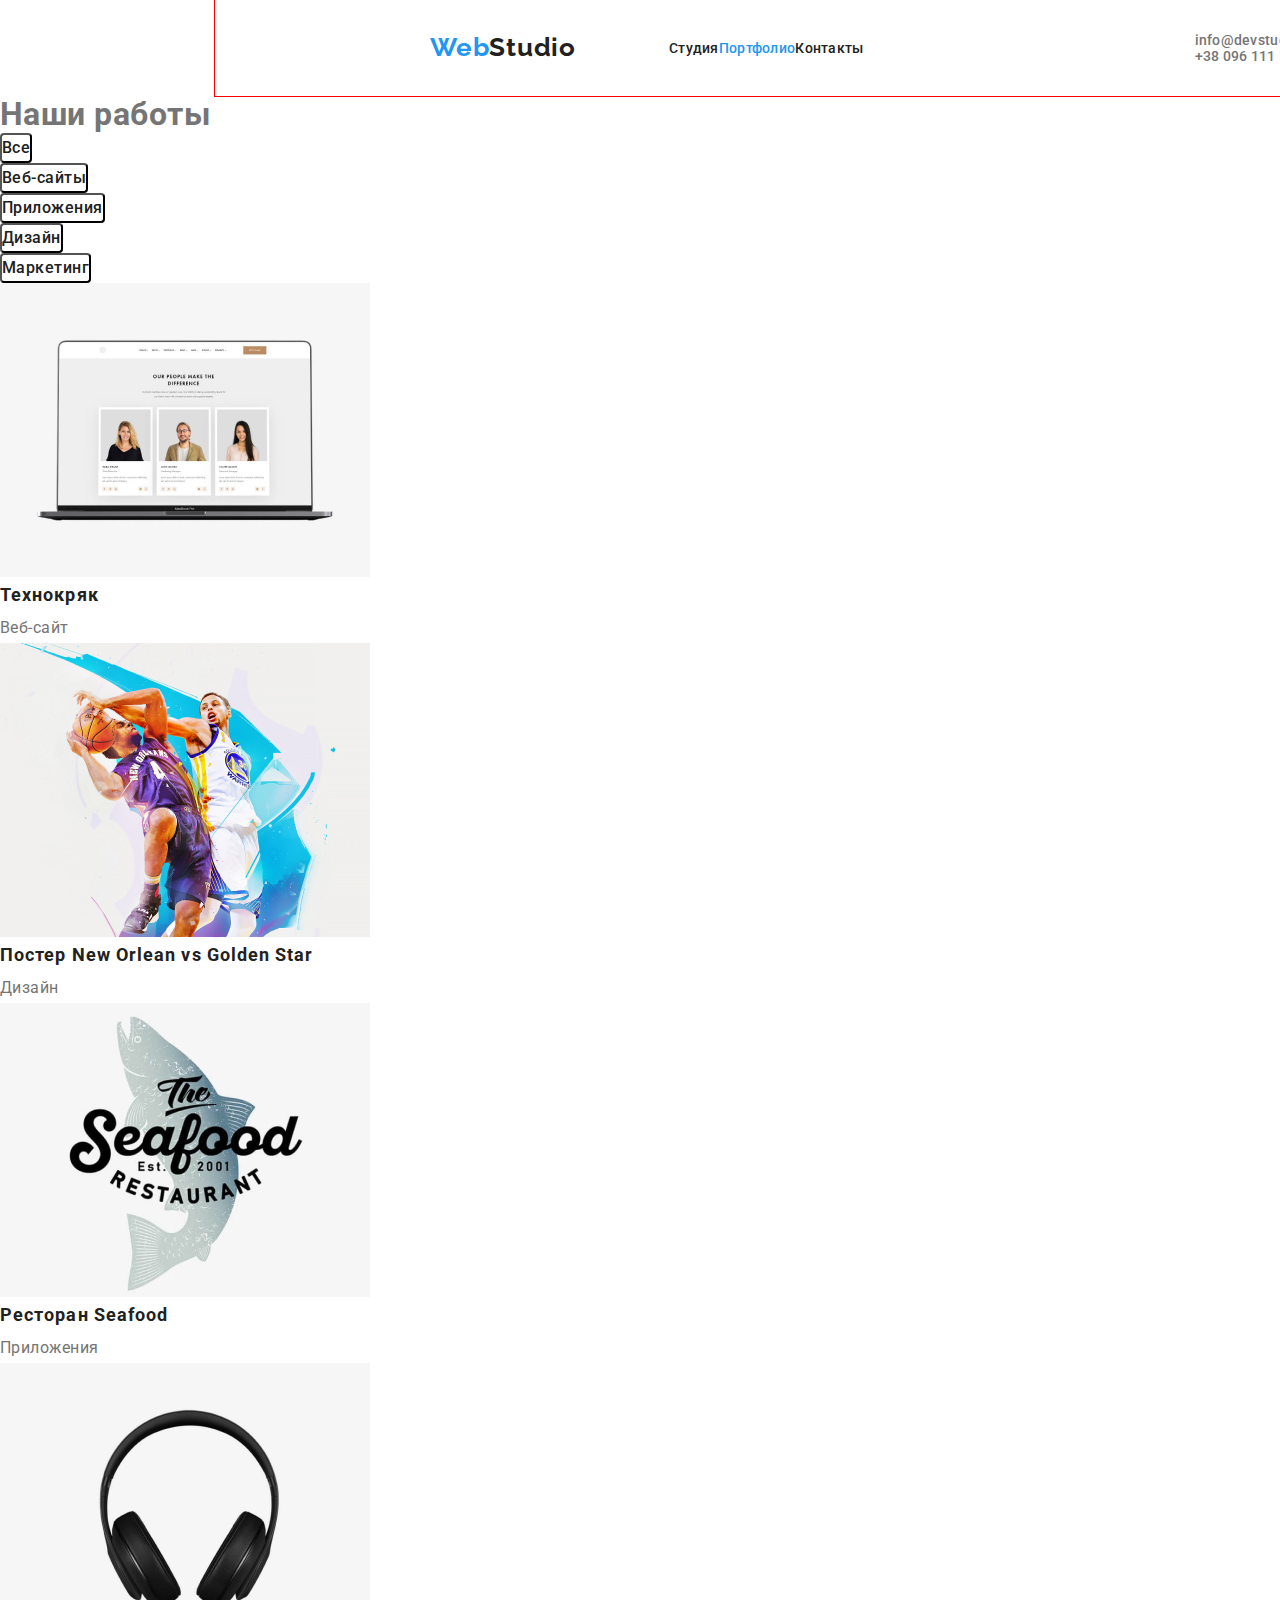
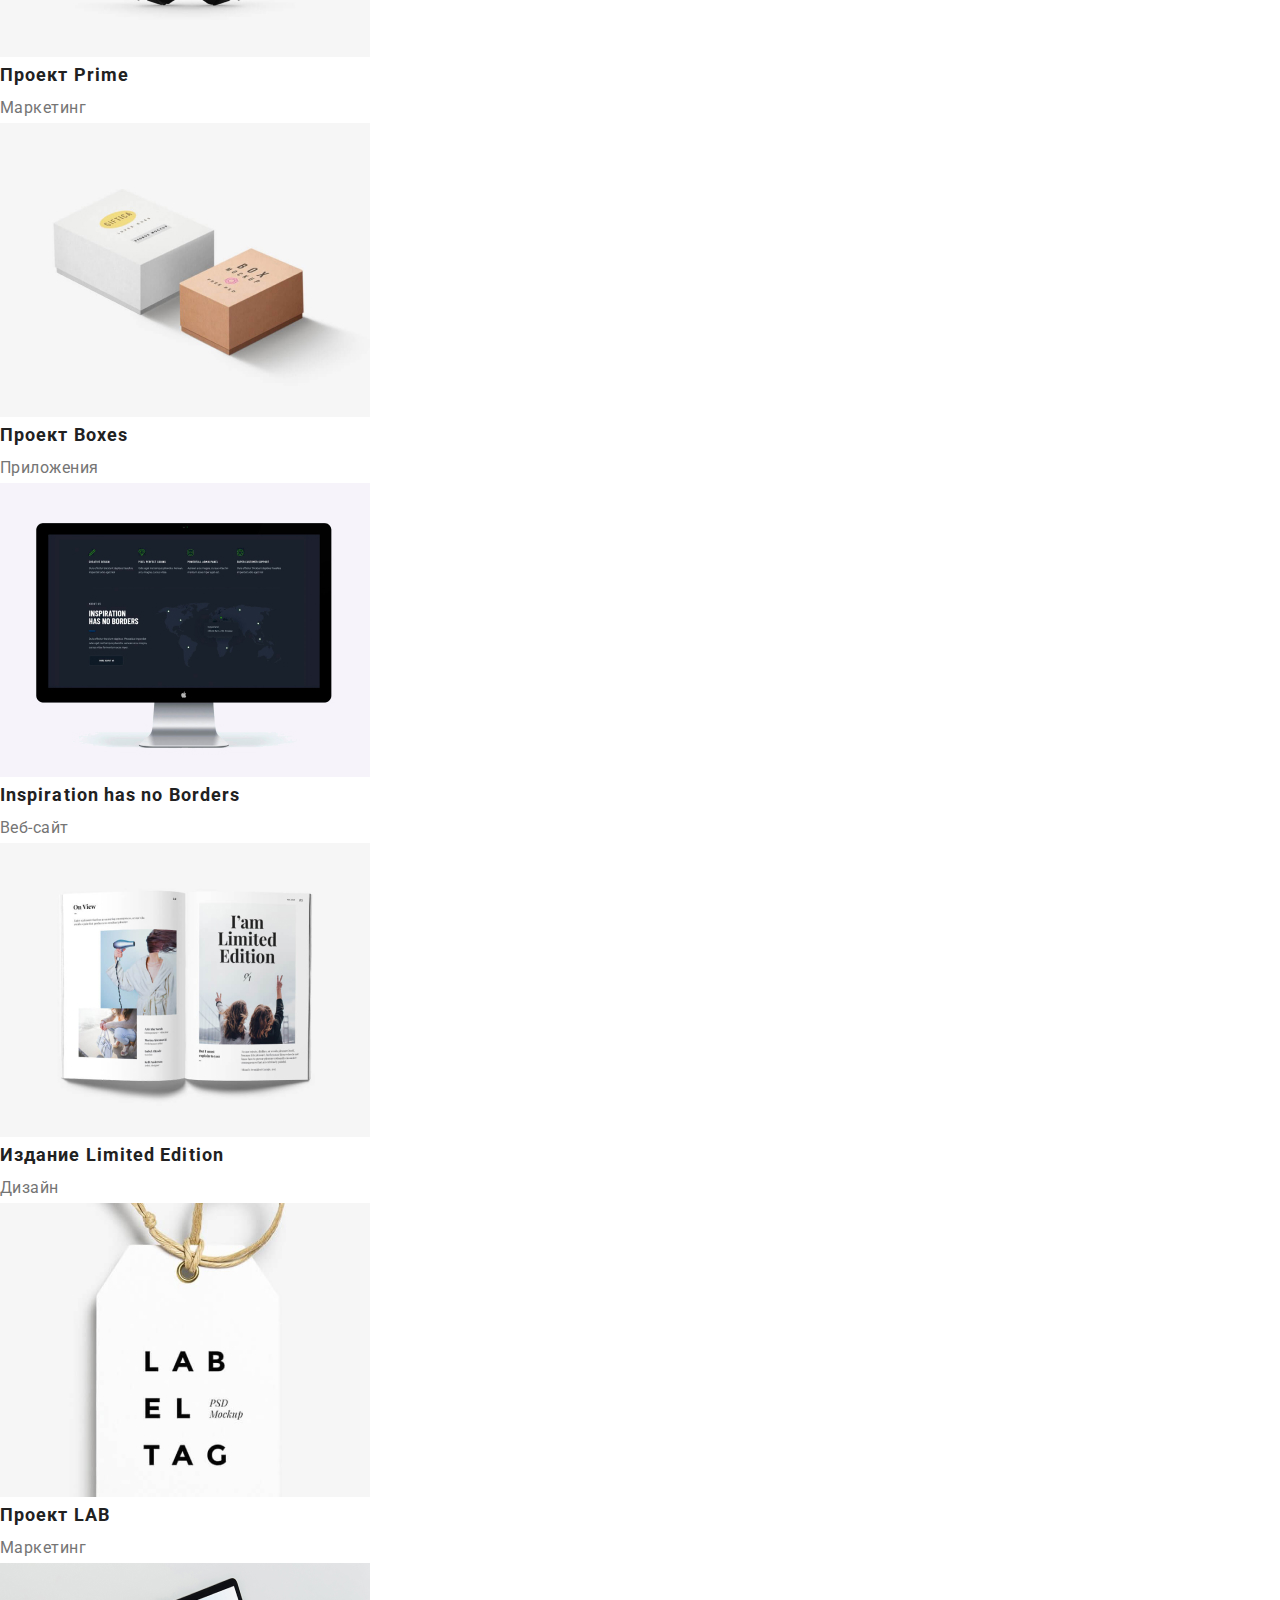
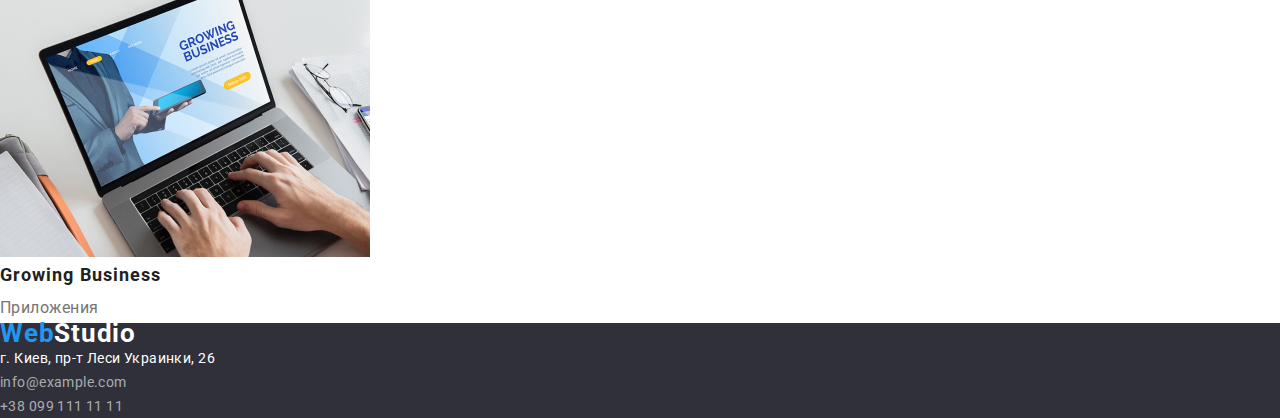
==== portfolio.html @ 14be1aeb "новая дз (первый коммит)" ====
<!DOCTYPE html>
<html lang="ru">

<head>
    <meta charset="UTF-8">
    <meta name="viewport" content="width=device-width, initial-scale=1.0">
    <title>Portfolio</title>
    <link rel="preconnect" href="https://fonts.gstatic.com">
    <link
        href="https://fonts.googleapis.com/css2?family=Raleway:wght@700&family=Roboto:wght@400;500;700;900&display=swap"
        rel="stylesheet">
        <link rel="stylesheet" href="https://cdnjs.cloudflare.com/ajax/libs/modern-normalize/1.0.0/modern-normalize.min.css">
    <link rel="stylesheet" href="./css/styles.css">
</head>

<body>
    <header class="header">
        <nav class="navigation">
            <!--добавил спан для стилизации-->
            <a class="logo" href="index.html" lang="en"><span class="web">Web</span>Studio
            </a>
            <ul class="navigation-list">
                <li>
                    <a class="navigation-list-link" href="index.html">Студия</a>
                </li>
                <li>
                    <a class="navigation-list-link current-nav-link" href="">Портфолио</a>
                </li>
                <li>
                    <a class="navigation-list-link" href="">Контакты</a>
                </li>
            </ul>
            <address class="address">
                <ul>
                    <li>
                        <a class="main-tel" href="mailto:info@devstudio.com">info@devstudio.com</a>
                    </li>
                    <li>
                        <a class="main-mail" href="tel:+380961111111">+38 096 111 11 11</a>
                    </li>
                </ul>

            </address>
        </nav>
    </header>

    <main>
        <section>
            <h1>Наши работы</h1>
            <ul>
                <li>
                    <button type="button" class="button2">Все</button>
                </li>
                <li>
                    <button type="button" class="button2">Веб-сайты</button> 
                </li>
                <li>
                    <button type="button" class="button2">Приложения</button>
                </li>
                <li>
                    <button type="button" class="button2">Дизайн</button>
                </li>
                <li>
                    <button type="button" class="button2">Маркетинг</button> 
                </li>
            </ul>
        </section>
        <section>
            <ul>
                <li>
                    <a href=""> <img src="./images/portfolio/img1.jpg" width="370" height="294" alt="ноутбук с открытой страницей"></a>
                    <h2 class="portfolio-title">Технокряк</h2>
                    <p class="portfolio-description">Веб-сайт</p>
                </li>
                <li>
                    <a href=""> <img src="./images/portfolio/img2.jpg" width="370" height="294" alt="постер с двумя баскетболистами"></a>
                    <h2 class="portfolio-title">Постер New Orlean vs Golden Star</h2>
                    <p class="portfolio-description">Дизайн</p>
                </li>
                <li>
                    <a href=""> <img src="./images/portfolio/img3.jpg" width="370" height="294" alt="логотип рыбного ресторана"></a>
                    <h2 class="portfolio-title">Ресторан Seafood</h2>
                    <p class="portfolio-description">Приложения</p>
                </li>
                <li>
                    <a href=""> <img src="./images/portfolio/img4.jpg" width="370" height="294" alt="наушники"></a>
                    <h2 class="portfolio-title">Проект Prime</h2>
                    <p class="portfolio-description">Маркетинг</p>
                </li>
                <li>
                    <a href=""> <img src="./images/portfolio/img5.jpg" width="370" height="294" alt="две коробки"></a>
                    <h2 class="portfolio-title">Проект Boxes</h2>
                    <p class="portfolio-description">Приложения</p>
                </li>
                <li>
                    <a href=""> <img src="./images/portfolio/img6.jpg" width="370" height="294" alt="монитор"></a>
                    <h2 class="portfolio-title">Inspiration has no Borders</h2>
                    <p class="portfolio-description">Веб-сайт</p>
                </li>
                <li>
                    <a href=""> <img src="./images/portfolio/img7.jpg" width="370" height="294" alt="открытый журнал"></a>
                    <h2 class="portfolio-title">Издание Limited Edition</h2>
                    <p class="portfolio-description">Дизайн</p>
                </li>
                <li>
                    <a href=""> <img src="./images/portfolio/img8.jpg" width="370" height="294" alt="бирка"></a>
                    <h2 class="portfolio-title">Проект LAB</h2>
                    <p class="portfolio-description">Маркетинг</p>
                </li>
                <li>
                    <a href=""> <img src="./images/portfolio/img9.jpg" width="370" height="294" alt="руки человека печатают на ноутбуке"></a>
                    <h2 class="portfolio-title">Growing Business</h2>
                    <p class="portfolio-description">Приложения</p>
                </li>
            </ul>
        </section>
    </main>
    <footer class="footer">
        <!--добавил спан для стилизации-->
        <a class="footer-logo" href="" lang="en"><span class="web">Web</span>Studio
        </a>
        <address>
            <ul>
                <li>
                    <a class="footer-list-nav" href="https://goo.gl/maps/uPPd1PGFJsjfQsL56" target="_blank">г. Киев, пр-т
                        Леси Украинки, 26</a>
                </li>
                <li>
                    <a class="footer-list" href="mailto:info@example.com">info@example.com</a>
                </li>
                <li>
                    <a class="footer-list" href="tel:+380991111111">+38 099 111 11 11</a>
                </li>
            </ul>
        </address>
    </footer>
    
       
</body>
---- css/styles.css ----
:root {
  --accent-color: #2196f3;
  --primary-white-color: #ffffff;
  --primary-text-color: #212121;
  --third-bg-color: #2f303a;
  --title-text-color: #757575;
  --main-background-color: #ffffff;
}

/* base style */
*,
*::before,
*::after {
  margin: 0;
  padding: 0;
}

a {
  text-decoration: none;
  font-style: normal;
}
ul,
ol {
  list-style: none;
  margin: 0;
  padding: 0;
}
h1,
h2,
h3,
h4,
h5,
h6 {
  margin: 0;
}

img {
  display: block;
}

body {
  background-color: var(--main-background-color);
  color: var(--title-text-color);
  font-family: Roboto, sans-serif;
  letter-spacing: 0.03em;
}
.container {
  width: 1170px;
  margin: 0 auto;
}

/* end base style */

/* Logo */
.navigation,
.logo {
  margin-top: 24px;
  margin-bottom: 25px;
  margin-right: 93px;
  margin-left: 215px;
  font-family: "Raleway", sans-serif;
  font-weight: 700;
  font-size: 26px;
  line-height: 1.192;
  letter-spacing: 0.03em;
  color: var(--primary-text-color);
}
.web {
  color: var(--accent-color);
}
/* End Logo */

/* Navigation list*/
.header {
  display: flex;
  min-width: 1600px;
}
.navigation {
  outline: 1px solid red;

  display: flex;
  align-items: center;
  margin-top: 0;
  margin-bottom: 0;

  font-family: Roboto, sans-serif;
  font-weight: 500;
  font-size: 14px;
  line-height: 1.143;
  letter-spacing: 0.02em;
  color: #212121;
}
.navigation-list {
  display: flex;
  align-items: center;
  margin-top: 32px;
  margin-bottom: 32px;
  margin-right: 331px;
}

.navigation-list-link {
  font-family: Roboto;
  font-weight: 500;
  font-size: 14px;
  line-height: 0.875;
  letter-spacing: 0.02em;
  color: var(--primary-text-color);
}
.navigation-list-item:not(:last-child) {
  margin-right: 50px;
}

.navigation-list-link:hover,
.navigation-list-link:focus {
  color: var(--accent-color);
}
.address {
  display: flex;
  margin-left: auto;
  margin-top: 32px;
  margin-bottom: 32px;
  margin-right: 0;

  font-family: Roboto, sans-serif;
  font-weight: 500;
  font-size: 14px;
  line-height: 1.143;
  letter-spacing: 0.02em;
  color: var(--title-text-color);
}
.addres-link-list {
  display: flex;
}
.address-link {
  display: flex;
  margin-right: 215px;
}
.address-link:not(:last-child) {
  margin-right: 50px;
}

.main-mail {
  color: var(--title-text-color);
}
.main-tel {
  color: var(--title-text-color);
}
.main-tel:hover,
.main-tel:focus {
  color: var(--accent-color);
}
.main-mail:hover,
.main-mail:focus {
  color: var(--accent-color);
}
.current-nav-link {
  color: var(--accent-color);
}
.navigation,
.container {
  margin-left: 215px;
  margin-right: 215px;
}

/* End Navigation list*/

/*  hero  */

.hero {
  padding-top: 200px;
  padding-bottom: 200px;
  text-align: center;
  background-color: var(--third-bg-color);
}
.hero-title {
  padding-bottom: 30px;
  font-family: Roboto, sans-serif;
  font-weight: 900;
  font-size: 44px;
  line-height: 1.5;
  letter-spacing: 0.06em;
  text-transform: uppercase;
  color: var(--primary-white-color);
}
.button {
  cursor: pointer;
  min-width: 200px;
  padding: 10px 32px;
  font-family: Roboto, sans-serif;
  font-weight: 700;
  font-size: 16px;
  line-height: 1.875;
  letter-spacing: 0.06em;
  background-color: #2196f3;
  color: var(--primary-white-color);
  border: none;
  border-radius: 4px;
  box-shadow: 0px 4px 4px rgba(0, 0, 0, 0.15);
}

/* End hero */

/* main */
.title {
  font-family: Roboto, sans-serif;
  font-weight: 700;
  font-size: 14px;
  line-height: 1.143;
  letter-spacing: 0.03em;
  text-transform: uppercase;
  color: var(--primary-text-color);
}
.descriptions {
  font-family: Roboto, sans-serif;
  font-weight: 700;
  font-size: 14px;
  line-height: 1.714;
  letter-spacing: 0.03em;
  color: var(--title-text-color);
}
.section-title {
  font-family: Roboto, sans-serif;
  font-weight: 700;
  font-size: 36px;
  line-height: 1.167;
  text-align: center;
  letter-spacing: 0.03em;
  counter-reset: var(--primary-text-color);
  color: var(--primary-text-color);
}
.team-section {
  background-color: #f5f4fa;
}
.team-list {
  font-family: Roboto, sans-serif;
  font-weight: 500;
  font-size: 16px;
  line-height: 1.188;
  letter-spacing: 0.03em;
  color: var(--primary-text-color);
}
/* end main */
/* footer */
.footer {
  background-color: #2f303a;
}
.footer-logo {
  font-family: Roboto, sans-serif;
  font-style: normal;
  font-weight: 700;
  font-size: 26px;
  line-height: 0.839;
  letter-spacing: 0.03em;
  color: var(--primary-white-color);
}
.footer-list {
  font-family: Roboto, sans-serif;
  font-style: normal;
  font-weight: normal;
  font-size: 14px;
  line-height: 24px;
  letter-spacing: 0.03em;
  color: rgba(255, 255, 255, 0.6);
}
.footer-list-nav {
  font-family: Roboto, sans-serif;
  font-weight: normal;
  font-size: 14px;
  line-height: 24px;
  letter-spacing: 0.03em;
  color: var(--primary-white-color);
}
/* end footer */
/* portfolio links */
.button2 {
  font-family: Roboto, sans-serif;
  font-weight: 500;
  font-size: 16px;
  line-height: 1.625;
  text-align: center;
  letter-spacing: 0.03em;
  border-radius: 4px;
  color: var(--primary-text-color);
  background-color: var(--primary-white-color);
}
.button2:hover,
.button2:focus {
  background-color: var(--accent-color);
  color: var(--primary-white-color);
}
/* end portfolio links */
/* portfolio title */
.portfolio-title {
  font-family: Roboto, sans-serif;
  font-weight: 700;
  font-size: 18px;
  line-height: 2;
  letter-spacing: 0.06em;
  color: var(--primary-text-color);
}
.portfolio-description {
  font-family: Roboto, sans-serif;
  font-weight: normal;
  font-size: 16px;
  line-height: 1.875;
  letter-spacing: 0.03em;
  color: var(--title-text-color);
}
/* end portfolio title */
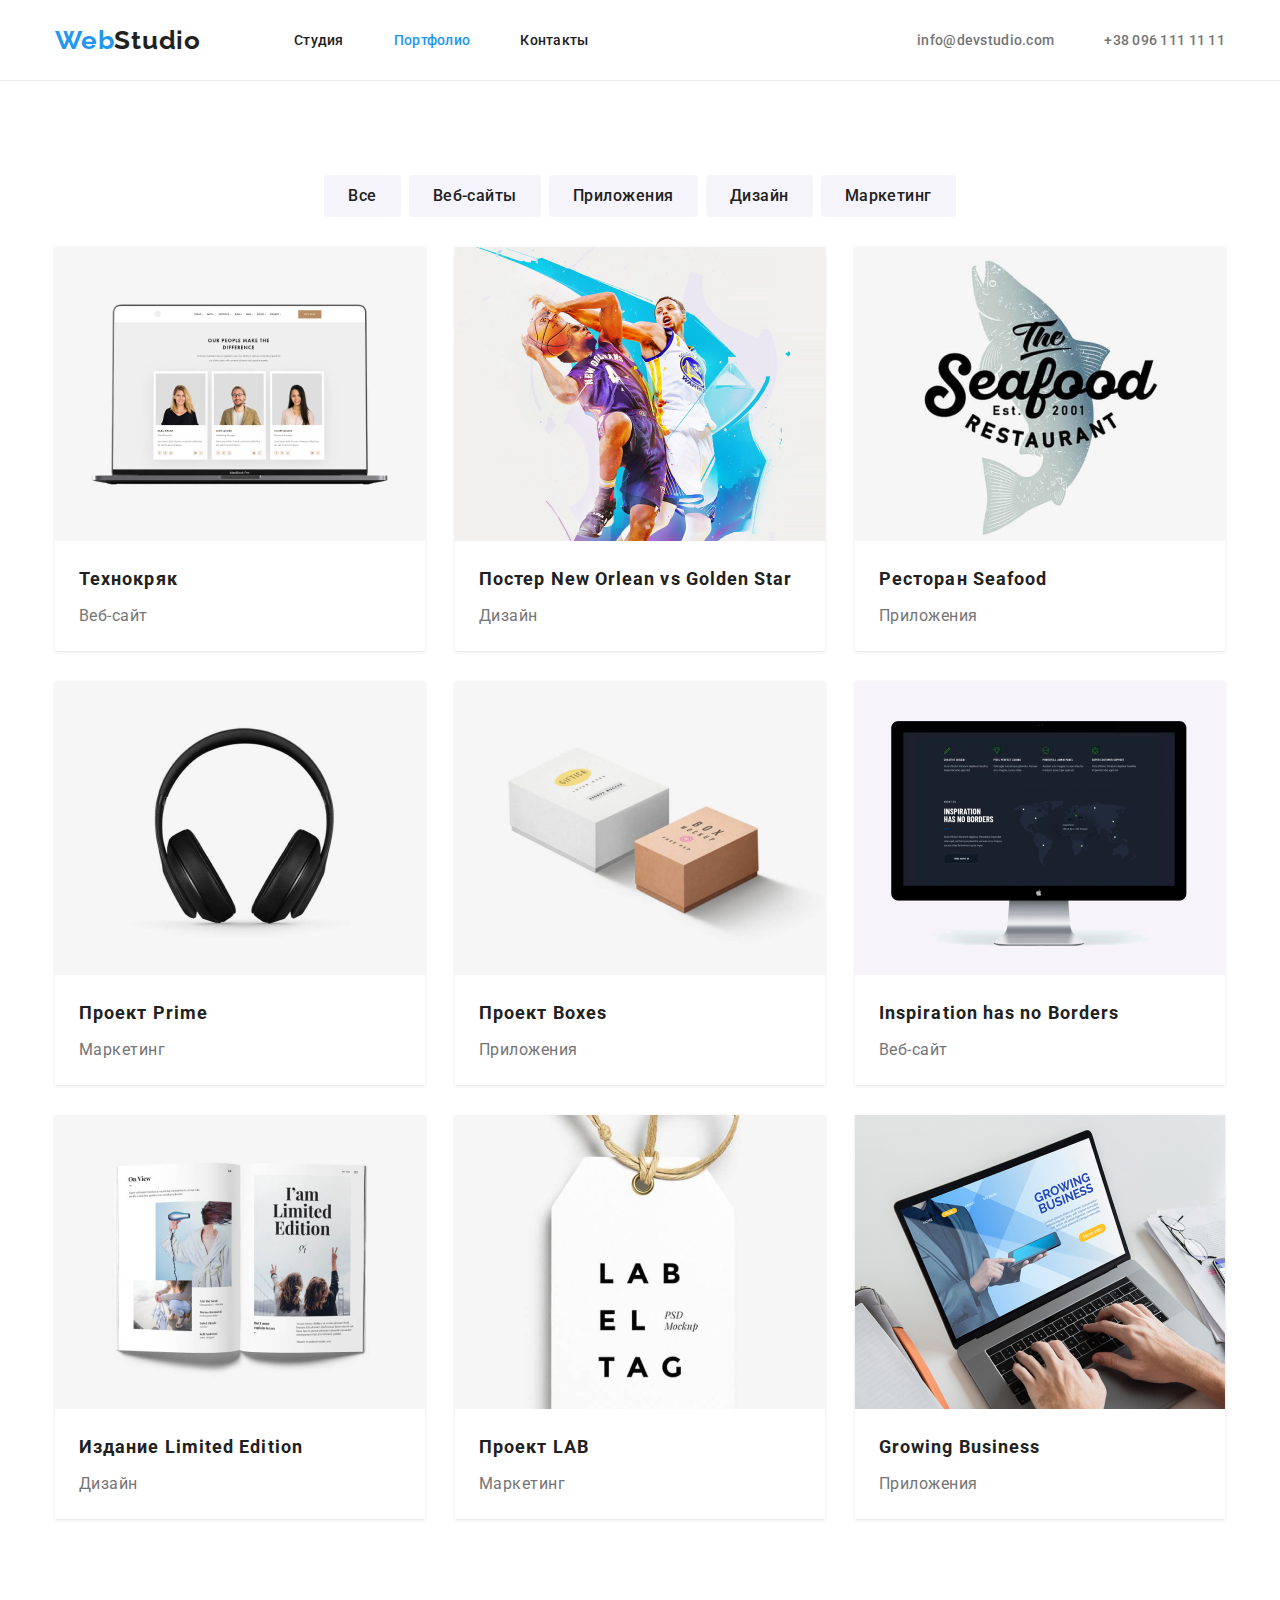
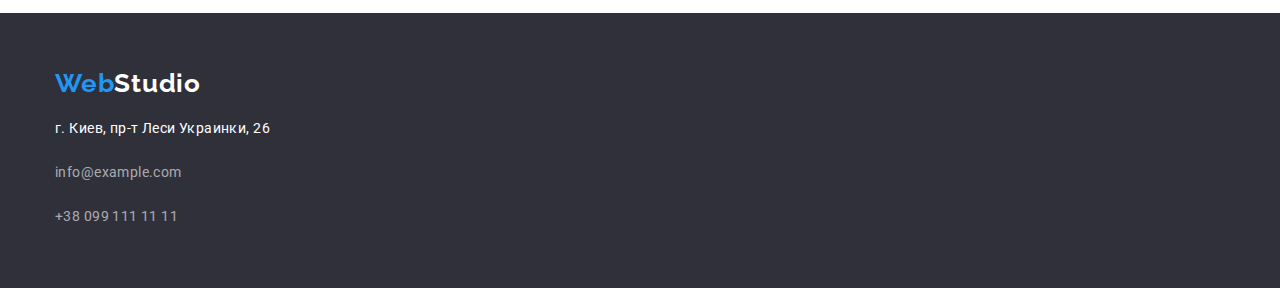
==== commit 1054d2c3: "закончил footer, исправил main" ====
--- a/portfolio.html
+++ b/portfolio.html
@@ -15,124 +15,138 @@
 
 <body>
     <header class="header">
-        <nav class="navigation">
-            <!--добавил спан для стилизации-->
-            <a class="logo" href="index.html" lang="en"><span class="web">Web</span>Studio
-            </a>
-            <ul class="navigation-list">
-                <li>
-                    <a class="navigation-list-link" href="index.html">Студия</a>
-                </li>
-                <li>
-                    <a class="navigation-list-link current-nav-link" href="">Портфолио</a>
-                </li>
-                <li>
-                    <a class="navigation-list-link" href="">Контакты</a>
-                </li>
-            </ul>
-            <address class="address">
-                <ul>
-                    <li>
-                        <a class="main-tel" href="mailto:info@devstudio.com">info@devstudio.com</a>
+        <div class="container">
+            <nav class="navigation">
+                <!--добавил спан для стилизации-->
+                <a class="logo" href="" lang="en"><span class="web">Web</span>Studio
+                </a>
+                <ul class="navigation-list">
+                    <li class="navigation-list-item">
+                        <a class="navigation-list-link " href="./index.html">Студия</a>
                     </li>
-                    <li>
-                        <a class="main-mail" href="tel:+380961111111">+38 096 111 11 11</a>
+                    <li class="navigation-list-item">
+                        <a class="navigation-list-link current-nav-link" href="./portfolio.html">Портфолио</a>
+                    </li>
+                    <li class="navigation-list-item">
+                        <a class="navigation-list-link" href="">Контакты</a>
                     </li>
                 </ul>
-
-            </address>
-        </nav>
+                <address class="address">
+                    <ul class="addres-link-list">
+                        <li class="address-link">
+                            <a class="main-tel" href="mailto:info@devstudio.com">info@devstudio.com</a>
+                        </li>
+                        <li class="address-link">
+                            <a class="main-mail" href="tel:+380961111111">+38 096 111 11 11</a>
+                        </li>
+                    </ul>
+    
+                </address>
+            </nav>
+        </div>
     </header>
 
     <main>
         <section>
-            <h1>Наши работы</h1>
-            <ul>
-                <li>
-                    <button type="button" class="button2">Все</button>
-                </li>
-                <li>
-                    <button type="button" class="button2">Веб-сайты</button> 
-                </li>
-                <li>
-                    <button type="button" class="button2">Приложения</button>
-                </li>
-                <li>
-                    <button type="button" class="button2">Дизайн</button>
-                </li>
-                <li>
-                    <button type="button" class="button2">Маркетинг</button> 
-                </li>
-            </ul>
+           <div class="container">
+                <h1 hidden>Наши работы</h1>
+                <ul class="button-section">
+                    <li class="button-section-link">
+                        <button type="button" class="button2 button2-link">Все</button>
+                    </li>
+                    <li class="button-section-link">
+                        <button type="button" class="button2 button2-link">Веб-сайты</button>
+                    </li>
+                    <li class="button-section-link">
+                        <button type="button" class="button2 button2-link">Приложения</button>
+                    </li>
+                    <li class="button-section-link">
+                        <button type="button" class="button2 button2-link">Дизайн</button>
+                    </li>
+                    <li class="button-section-link">
+                        <button type="button" class="button2 button2-link">Маркетинг</button>
+                    </li>
+                </ul>
+           </div>
         </section>
         <section>
-            <ul>
-                <li>
-                    <a href=""> <img src="./images/portfolio/img1.jpg" width="370" height="294" alt="ноутбук с открытой страницей"></a>
-                    <h2 class="portfolio-title">Технокряк</h2>
-                    <p class="portfolio-description">Веб-сайт</p>
-                </li>
-                <li>
-                    <a href=""> <img src="./images/portfolio/img2.jpg" width="370" height="294" alt="постер с двумя баскетболистами"></a>
-                    <h2 class="portfolio-title">Постер New Orlean vs Golden Star</h2>
-                    <p class="portfolio-description">Дизайн</p>
-                </li>
-                <li>
-                    <a href=""> <img src="./images/portfolio/img3.jpg" width="370" height="294" alt="логотип рыбного ресторана"></a>
-                    <h2 class="portfolio-title">Ресторан Seafood</h2>
-                    <p class="portfolio-description">Приложения</p>
-                </li>
-                <li>
-                    <a href=""> <img src="./images/portfolio/img4.jpg" width="370" height="294" alt="наушники"></a>
-                    <h2 class="portfolio-title">Проект Prime</h2>
-                    <p class="portfolio-description">Маркетинг</p>
-                </li>
-                <li>
-                    <a href=""> <img src="./images/portfolio/img5.jpg" width="370" height="294" alt="две коробки"></a>
-                    <h2 class="portfolio-title">Проект Boxes</h2>
-                    <p class="portfolio-description">Приложения</p>
-                </li>
-                <li>
-                    <a href=""> <img src="./images/portfolio/img6.jpg" width="370" height="294" alt="монитор"></a>
-                    <h2 class="portfolio-title">Inspiration has no Borders</h2>
-                    <p class="portfolio-description">Веб-сайт</p>
-                </li>
-                <li>
-                    <a href=""> <img src="./images/portfolio/img7.jpg" width="370" height="294" alt="открытый журнал"></a>
-                    <h2 class="portfolio-title">Издание Limited Edition</h2>
-                    <p class="portfolio-description">Дизайн</p>
-                </li>
-                <li>
-                    <a href=""> <img src="./images/portfolio/img8.jpg" width="370" height="294" alt="бирка"></a>
-                    <h2 class="portfolio-title">Проект LAB</h2>
-                    <p class="portfolio-description">Маркетинг</p>
-                </li>
-                <li>
-                    <a href=""> <img src="./images/portfolio/img9.jpg" width="370" height="294" alt="руки человека печатают на ноутбуке"></a>
-                    <h2 class="portfolio-title">Growing Business</h2>
-                    <p class="portfolio-description">Приложения</p>
-                </li>
-            </ul>
+            <div class="container">
+                <ul class="portfolio-cards-list" >
+                    <li class="portfolio-list">
+                        <a href=""> <img src="./images/portfolio/img1.jpg" width="370" height="294"
+                                alt="ноутбук с открытой страницей"></a>
+                        <h2 class="portfolio-title">Технокряк</h2>
+                        <p class="portfolio-description">Веб-сайт</p>
+                    </li>
+                    <li class="portfolio-list">
+                        <a href=""> <img src="./images/portfolio/img2.jpg" width="370" height="294"
+                                alt="постер с двумя баскетболистами"></a>
+                        <h2 class="portfolio-title">Постер New Orlean vs Golden Star</h2>
+                        <p class="portfolio-description">Дизайн</p>
+                    </li>
+                    <li class="portfolio-list">
+                        <a href=""> <img src="./images/portfolio/img3.jpg" width="370" height="294" alt="логотип рыбного ресторана"></a>
+                        <h2 class="portfolio-title">Ресторан Seafood</h2>
+                        <p class="portfolio-description">Приложения</p>
+                    </li>
+                    <li class="portfolio-list">
+                        <a href=""> <img src="./images/portfolio/img4.jpg" width="370" height="294" alt="наушники"></a>
+                        <h2 class="portfolio-title">Проект Prime</h2>
+                        <p class="portfolio-description">Маркетинг</p>
+                    </li>
+                    <li class="portfolio-list">
+                        <a href=""> <img src="./images/portfolio/img5.jpg" width="370" height="294" alt="две коробки"></a>
+                        <h2 class="portfolio-title">Проект Boxes</h2>
+                        <p class="portfolio-description">Приложения</p>
+                    </li>
+                    <li class="portfolio-list">
+                        <a href=""> <img src="./images/portfolio/img6.jpg" width="370" height="294" alt="монитор"></a>
+                        <h2 class="portfolio-title">Inspiration has no Borders</h2>
+                        <p class="portfolio-description">Веб-сайт</p>
+                    </li>
+                    <li class="portfolio-list">
+                        <a href=""> <img src="./images/portfolio/img7.jpg" width="370" height="294" alt="открытый журнал"></a>
+                        <h2 class="portfolio-title">Издание Limited Edition</h2>
+                        <p class="portfolio-description">Дизайн</p>
+                    </li>
+                    <li class="portfolio-list">
+                        <a href=""> <img src="./images/portfolio/img8.jpg" width="370" height="294" alt="бирка"></a>
+                        <h2 class="portfolio-title">Проект LAB</h2>
+                        <p class="portfolio-description">Маркетинг</p>
+                    </li>
+                    <li class="portfolio-list">
+                        <a href=""> <img src="./images/portfolio/img9.jpg" width="370" height="294"
+                                alt="руки человека печатают на ноутбуке"></a>
+                        <h2 class="portfolio-title">Growing Business</h2>
+                        <p class="portfolio-description">Приложения</p>
+                    </li>
+                </ul>
+            </div>
+           
         </section>
     </main>
     <footer class="footer">
-        <!--добавил спан для стилизации-->
-        <a class="footer-logo" href="" lang="en"><span class="web">Web</span>Studio
-        </a>
-        <address>
-            <ul>
-                <li>
-                    <a class="footer-list-nav" href="https://goo.gl/maps/uPPd1PGFJsjfQsL56" target="_blank">г. Киев, пр-т
-                        Леси Украинки, 26</a>
-                </li>
-                <li>
-                    <a class="footer-list" href="mailto:info@example.com">info@example.com</a>
-                </li>
-                <li>
-                    <a class="footer-list" href="tel:+380991111111">+38 099 111 11 11</a>
-                </li>
-            </ul>
-        </address>
+        <div class="container">
+            <!--добавил спан для стилизации-->
+            <a class="footer-logo" href="" lang="en"><span class="web">Web</span>Studio
+            </a>
+            <address class="footer-address">
+                <ul>
+                    <li class="footer-list-link">
+                        <a class="footer-list-nav" href="https://goo.gl/maps/uPPd1PGFJsjfQsL56" target="_blank">г. Киев,
+                            пр-т Леси
+                            Украинки, 26</a>
+                    </li>
+                    <li class="footer-list-link">
+                        <a class="footer-list" href="mailto:info@example.com">info@example.com</a>
+                    </li>
+                    <li class="footer-list-link">
+                        <a class="footer-list" href="tel:+380991111111">+38 099 111 11 11</a>
+                    </li>
+                </ul>
+            </address>
+        </div>
+    
     </footer>
     
        
--- a/css/styles.css
+++ b/css/styles.css
@@ -54,10 +54,6 @@
 /* Logo */
 .navigation,
 .logo {
-  margin-top: 24px;
-  margin-bottom: 25px;
-  margin-right: 93px;
-  margin-left: 215px;
   font-family: "Raleway", sans-serif;
   font-weight: 700;
   font-size: 26px;
@@ -65,6 +61,9 @@
   letter-spacing: 0.03em;
   color: var(--primary-text-color);
 }
+.logo {
+  margin-right: 93px;
+}
 .web {
   color: var(--accent-color);
 }
@@ -73,15 +72,11 @@
 /* Navigation list*/
 .header {
   display: flex;
-  min-width: 1600px;
+  border-bottom: 1px solid #ececec;
 }
 .navigation {
-  outline: 1px solid red;
-
   display: flex;
   align-items: center;
-  margin-top: 0;
-  margin-bottom: 0;
 
   font-family: Roboto, sans-serif;
   font-weight: 500;
@@ -93,9 +88,6 @@
 .navigation-list {
   display: flex;
   align-items: center;
-  margin-top: 32px;
-  margin-bottom: 32px;
-  margin-right: 331px;
 }
 
 .navigation-list-link {
@@ -114,12 +106,14 @@
 .navigation-list-link:focus {
   color: var(--accent-color);
 }
+.navigation-list-item {
+  display: inline-block;
+  padding-top: 32px;
+  padding-bottom: 32px;
+}
 .address {
   display: flex;
   margin-left: auto;
-  margin-top: 32px;
-  margin-bottom: 32px;
-  margin-right: 0;
 
   font-family: Roboto, sans-serif;
   font-weight: 500;
@@ -130,10 +124,10 @@
 }
 .addres-link-list {
   display: flex;
+  align-items: center;
 }
 .address-link {
   display: flex;
-  margin-right: 215px;
 }
 .address-link:not(:last-child) {
   margin-right: 50px;
@@ -155,11 +149,6 @@
 }
 .current-nav-link {
   color: var(--accent-color);
-}
-.navigation,
-.container {
-  margin-left: 215px;
-  margin-right: 215px;
 }
 
 /* End Navigation list*/
@@ -201,7 +190,13 @@
 /* End hero */
 
 /* main */
+.advantages {
+  display: flex;
+  justify-content: space-between;
+  padding-top: 94px;
+}
 .title {
+  width: 270px;
   font-family: Roboto, sans-serif;
   font-weight: 700;
   font-size: 14px;
@@ -211,14 +206,16 @@
   color: var(--primary-text-color);
 }
 .descriptions {
-  font-family: Roboto, sans-serif;
-  font-weight: 700;
+  padding-top: 10px;
+  font-family: Roboto, sans-serif;
+  font-weight: 400px;
   font-size: 14px;
   line-height: 1.714;
   letter-spacing: 0.03em;
   color: var(--title-text-color);
 }
 .section-title {
+  padding-top: 94px;
   font-family: Roboto, sans-serif;
   font-weight: 700;
   font-size: 36px;
@@ -228,24 +225,64 @@
   counter-reset: var(--primary-text-color);
   color: var(--primary-text-color);
 }
+.employment {
+  display: flex;
+  padding-top: 50px;
+  padding-bottom: 94px;
+}
+
+.employment-list:not(:last-child) {
+  margin-right: 30px;
+}
 .team-section {
   background-color: #f5f4fa;
 }
+.team-box {
+  display: flex;
+  justify-content: space-between;
+  padding-top: 50px;
+  padding-bottom: 94px;
+}
+.team-box:not(:last-child) {
+  margin-right: 30px;
+}
+
 .team-list {
+  text-align: center;
+  padding-top: 30px;
   font-family: Roboto, sans-serif;
   font-weight: 500;
   font-size: 16px;
   line-height: 1.188;
   letter-spacing: 0.03em;
   color: var(--primary-text-color);
-}
+  background-color: var(--primary-white-color);
+}
+.descriptions-list .descriptions {
+  text-align: center;
+  padding-bottom: 30px;
+  background-color: var(--primary-white-color);
+  border-radius: 0px 0px 4px 4px;
+  box-shadow: 0px 2px 1px 0px rgba(0, 0, 0, 0.2);
+  box-shadow: 0px 1px 1px 0px rgba(0, 0, 0, 0.14);
+  box-shadow: 0px 1px 3px 0px rgba(0, 0, 0, 0.12);
+}
+
 /* end main */
 /* footer */
 .footer {
+  padding-top: 60px;
+  padding-bottom: 60px;
   background-color: #2f303a;
 }
+.footer-address {
+  padding-top: 20px;
+}
+.footer-list-link:not(:first-child) {
+  padding-top: 20px;
+}
 .footer-logo {
-  font-family: Roboto, sans-serif;
+  font-family: "Raleway", sans-serif;
   font-style: normal;
   font-weight: 700;
   font-size: 26px;
@@ -270,27 +307,67 @@
   letter-spacing: 0.03em;
   color: var(--primary-white-color);
 }
+
 /* end footer */
-/* portfolio links */
+
+/* portfolio title */
+
+/* button section  */
+.button-section {
+  display: flex;
+  justify-content: center;
+  padding-top: 94px;
+}
+.button-section-link:not(:last-child) {
+  padding-right: 8px;
+}
+
 .button2 {
   font-family: Roboto, sans-serif;
   font-weight: 500;
   font-size: 16px;
+  cursor: pointer;
   line-height: 1.625;
   text-align: center;
   letter-spacing: 0.03em;
   border-radius: 4px;
-  color: var(--primary-text-color);
-  background-color: var(--primary-white-color);
-}
+  border-color: transparent;
+  color: var(--primary-text-color);
+  background-color: #f5f4fa;
+}
+.button2-link {
+  min-width: 59px;
+  padding: 6px 22px;
+}
+
 .button2:hover,
 .button2:focus {
   background-color: var(--accent-color);
   color: var(--primary-white-color);
 }
-/* end portfolio links */
-/* portfolio title */
+/* end button section*/
+.portfolio-cards-list {
+  display: flex;
+  flex-wrap: wrap;
+  margin-bottom: 94px;
+}
+.portfolio-list {
+  width: calc((100% - 60) / 3);
+  margin-right: 30px;
+  margin-top: 30px;
+  box-shadow: 0px 2px 1px 0px rgba(0, 0, 0, 0.2);
+  box-shadow: 0px 1px 1px 0px rgba(0, 0, 0, 0.14);
+  box-shadow: 0px 1px 3px 0px rgba(0, 0, 0, 0.12);
+}
+
+.portfolio-list:nth-child(3n) {
+  margin-right: 0px;
+}
+
 .portfolio-title {
+  padding-top: 20px;
+  padding-left: 24px;
+  padding-bottom: 4px;
   font-family: Roboto, sans-serif;
   font-weight: 700;
   font-size: 18px;
@@ -299,6 +376,8 @@
   color: var(--primary-text-color);
 }
 .portfolio-description {
+  padding-left: 24px;
+  padding-bottom: 20px;
   font-family: Roboto, sans-serif;
   font-weight: normal;
   font-size: 16px;
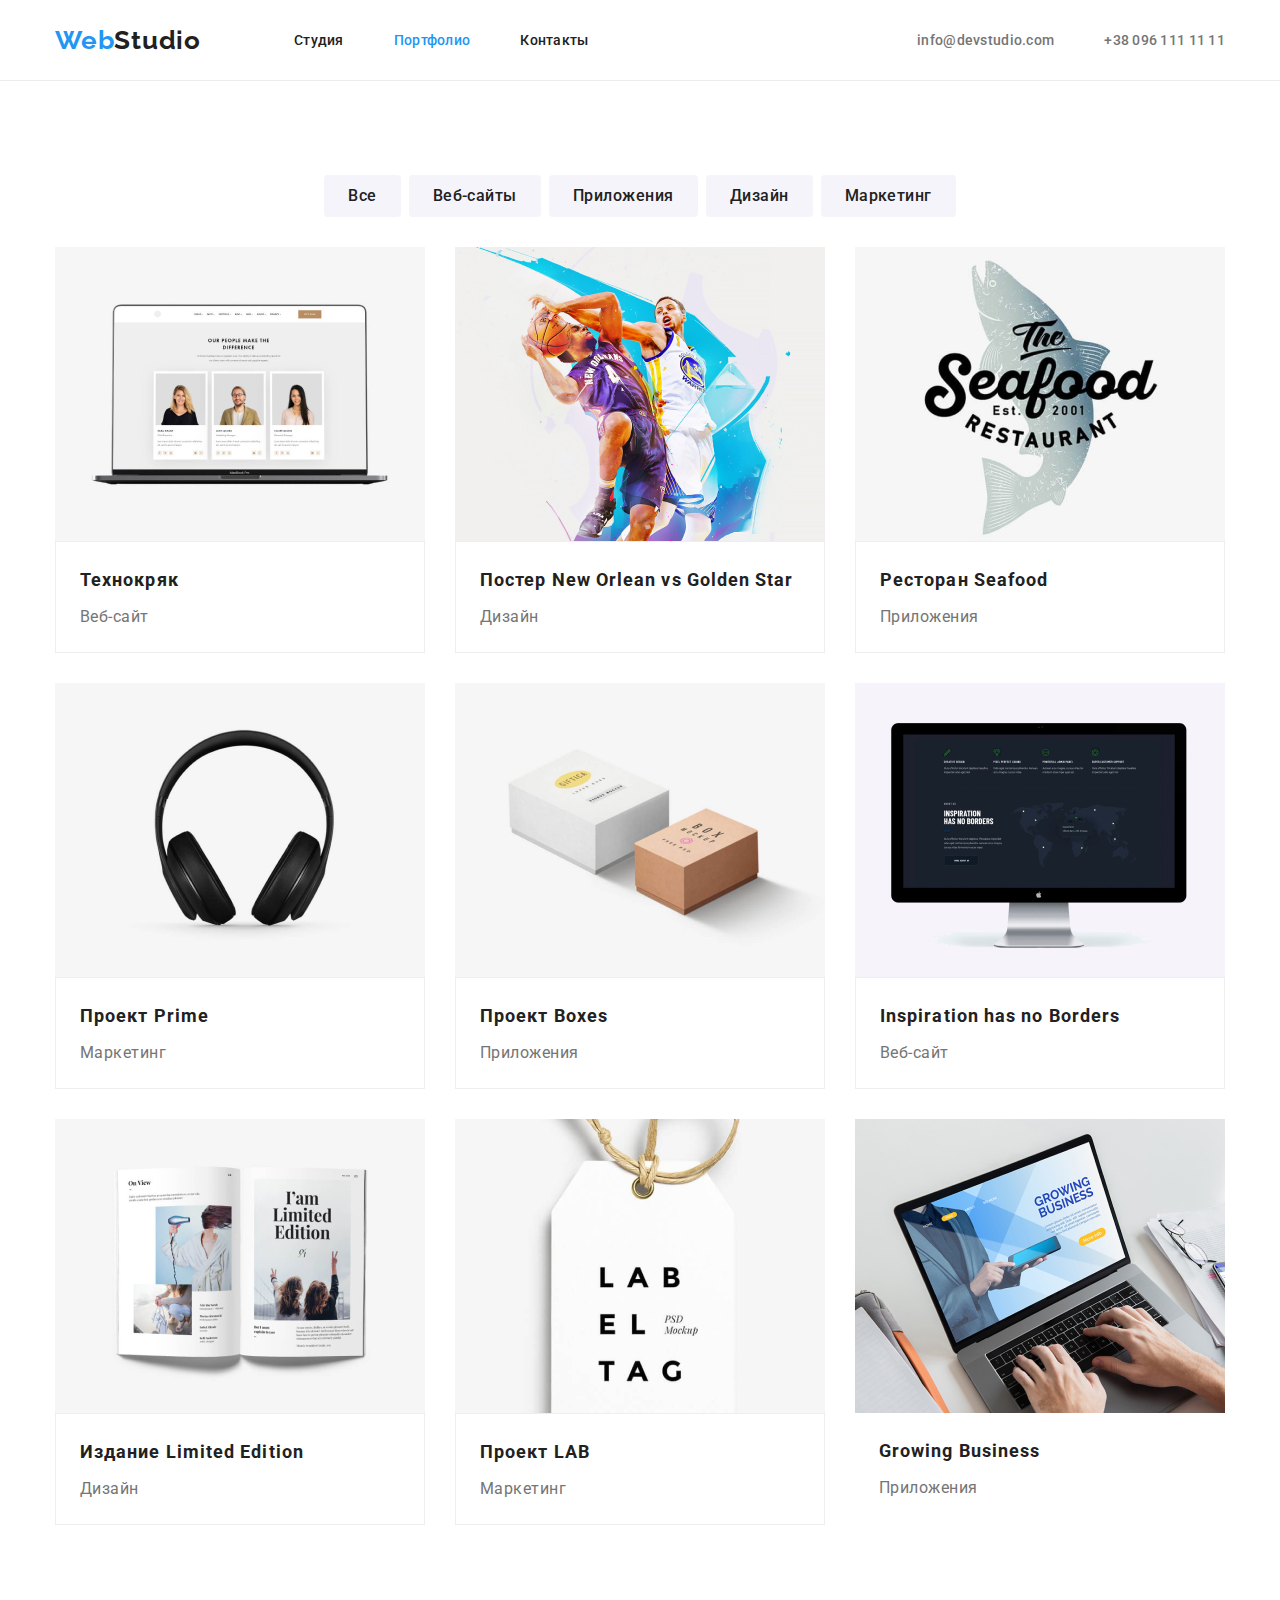
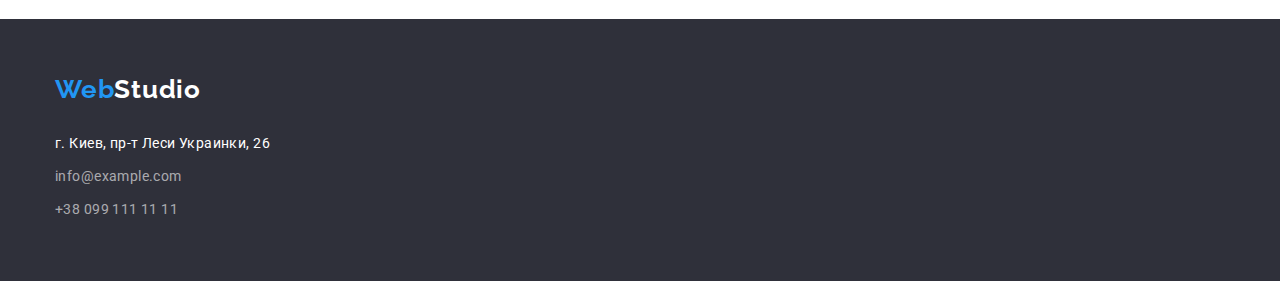
==== commit df6748cd: "исправление  карточек" ====
--- a/portfolio.html
+++ b/portfolio.html
@@ -75,50 +75,67 @@
                     <li class="portfolio-list">
                         <a href=""> <img src="./images/portfolio/img1.jpg" width="370" height="294"
                                 alt="ноутбук с открытой страницей"></a>
-                        <h2 class="portfolio-title">Технокряк</h2>
-                        <p class="portfolio-description">Веб-сайт</p>
+                        <div class="portfolio-border">
+                            <h2 class="portfolio-title">Технокряк</h2>
+                            <p class="portfolio-description">Веб-сайт</p>
+                        </div>
                     </li>
                     <li class="portfolio-list">
                         <a href=""> <img src="./images/portfolio/img2.jpg" width="370" height="294"
                                 alt="постер с двумя баскетболистами"></a>
-                        <h2 class="portfolio-title">Постер New Orlean vs Golden Star</h2>
-                        <p class="portfolio-description">Дизайн</p>
+                        <div class="portfolio-border">
+                            <h2 class="portfolio-title">Постер New Orlean vs Golden Star</h2>
+                            <p class="portfolio-description">Дизайн</p>
+                        </div>
                     </li>
                     <li class="portfolio-list">
                         <a href=""> <img src="./images/portfolio/img3.jpg" width="370" height="294" alt="логотип рыбного ресторана"></a>
-                        <h2 class="portfolio-title">Ресторан Seafood</h2>
-                        <p class="portfolio-description">Приложения</p>
+                        <div class="portfolio-border">
+                            <h2 class="portfolio-title">Ресторан Seafood</h2>
+                            <p class="portfolio-description">Приложения</p>
+                        </div>
                     </li>
                     <li class="portfolio-list">
                         <a href=""> <img src="./images/portfolio/img4.jpg" width="370" height="294" alt="наушники"></a>
-                        <h2 class="portfolio-title">Проект Prime</h2>
-                        <p class="portfolio-description">Маркетинг</p>
+                       <div class="portfolio-border">
+                            <h2 class="portfolio-title">Проект Prime</h2>
+                            <p class="portfolio-description">Маркетинг</p>
+                       </div>
                     </li>
                     <li class="portfolio-list">
                         <a href=""> <img src="./images/portfolio/img5.jpg" width="370" height="294" alt="две коробки"></a>
-                        <h2 class="portfolio-title">Проект Boxes</h2>
-                        <p class="portfolio-description">Приложения</p>
+                       <div class="portfolio-border">
+                            <h2 class="portfolio-title">Проект Boxes</h2>
+                            <p class="portfolio-description">Приложения</p>
+                       </div>
                     </li>
                     <li class="portfolio-list">
                         <a href=""> <img src="./images/portfolio/img6.jpg" width="370" height="294" alt="монитор"></a>
-                        <h2 class="portfolio-title">Inspiration has no Borders</h2>
-                        <p class="portfolio-description">Веб-сайт</p>
+                       <div class="portfolio-border">
+                            <h2 class="portfolio-title">Inspiration has no Borders</h2>
+                            <p class="portfolio-description">Веб-сайт</p>
+                       </div>
                     </li>
                     <li class="portfolio-list">
                         <a href=""> <img src="./images/portfolio/img7.jpg" width="370" height="294" alt="открытый журнал"></a>
-                        <h2 class="portfolio-title">Издание Limited Edition</h2>
-                        <p class="portfolio-description">Дизайн</p>
+                       <div class="portfolio-border">
+                            <h2 class="portfolio-title">Издание Limited Edition</h2>
+                            <p class="portfolio-description">Дизайн</p>
+                       </div>
                     </li>
                     <li class="portfolio-list">
                         <a href=""> <img src="./images/portfolio/img8.jpg" width="370" height="294" alt="бирка"></a>
-                        <h2 class="portfolio-title">Проект LAB</h2>
-                        <p class="portfolio-description">Маркетинг</p>
+                       <div class="portfolio-border">
+                            <h2 class="portfolio-title">Проект LAB</h2>
+                            <p class="portfolio-description">Маркетинг</p>
+                       </div>
                     </li>
                     <li class="portfolio-list">
-                        <a href=""> <img src="./images/portfolio/img9.jpg" width="370" height="294"
-                                alt="руки человека печатают на ноутбуке"></a>
-                        <h2 class="portfolio-title">Growing Business</h2>
-                        <p class="portfolio-description">Приложения</p>
+                        <a href=""> <img src="./images/portfolio/img9.jpg" width="370" height="294" alt="руки человека печатают на ноутбуке"></a>
+                       <div>
+                            <h2 class="portfolio-title">Growing Business</h2>
+                            <p class="portfolio-description">Приложения</p>
+                       </div>
                     </li>
                 </ul>
             </div>
--- a/css/styles.css
+++ b/css/styles.css
@@ -278,8 +278,9 @@
 .footer-address {
   padding-top: 20px;
 }
-.footer-list-link:not(:first-child) {
-  padding-top: 20px;
+
+.footer-list-link {
+  padding-top: 9px;
 }
 .footer-logo {
   font-family: "Raleway", sans-serif;
@@ -355,9 +356,9 @@
   width: calc((100% - 60) / 3);
   margin-right: 30px;
   margin-top: 30px;
-  box-shadow: 0px 2px 1px 0px rgba(0, 0, 0, 0.2);
-  box-shadow: 0px 1px 1px 0px rgba(0, 0, 0, 0.14);
-  box-shadow: 0px 1px 3px 0px rgba(0, 0, 0, 0.12);
+}
+.portfolio-border {
+  border: 1px solid rgba(238, 238, 238, 1);
 }
 
 .portfolio-list:nth-child(3n) {
